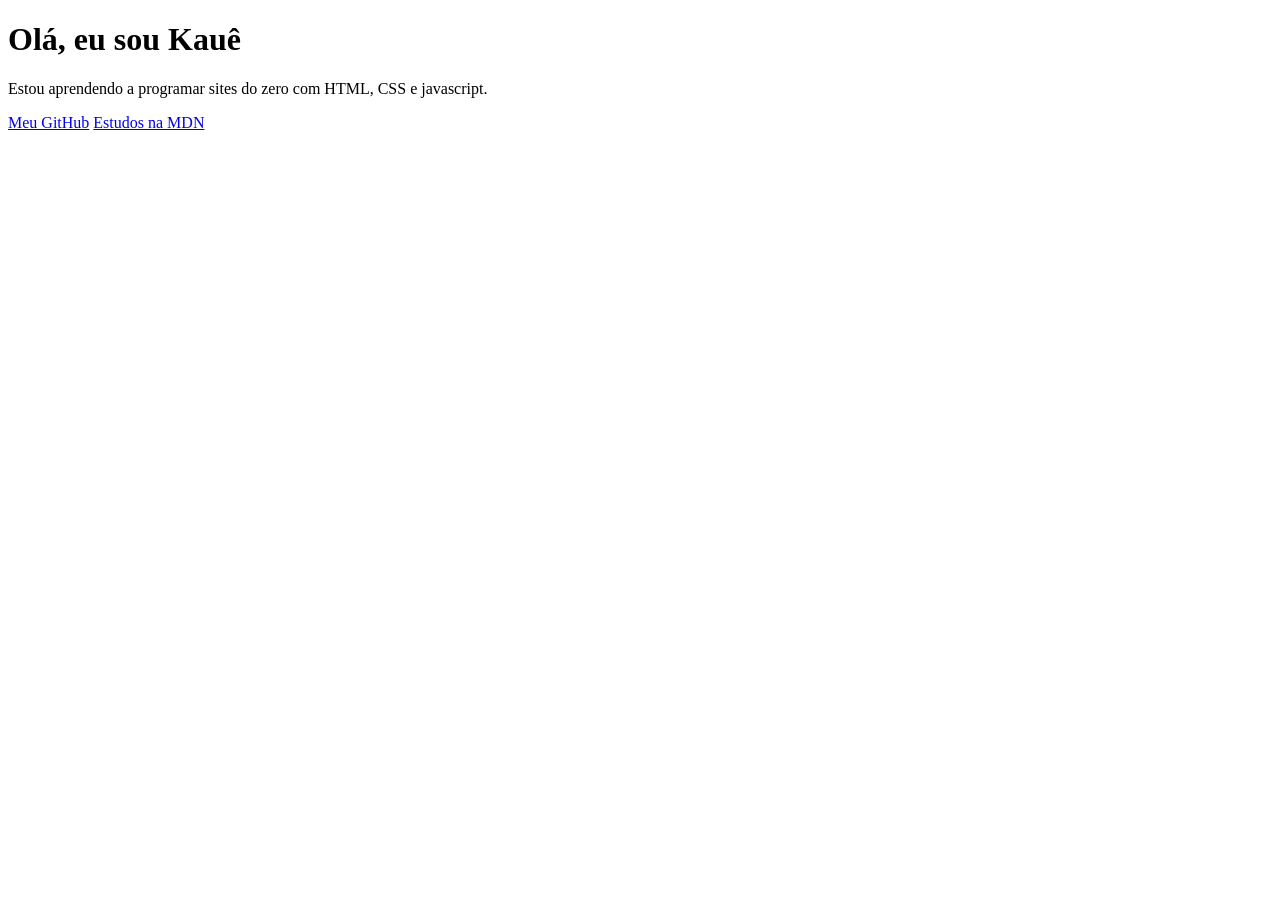
==== minha-primeira-pagina/index.html @ 70a64913 "atualização" ====
<!DOCTYPE html>
<html lang="pt-br">
<head>
    <meta charset="UTF-8" />
    <meta name="viewport" content="width=device-width, initial-scale=1.0" />
    <title>Meu perfil na web</title>
</head>
<body>
    <main class="cartao">
        <h1>Olá, eu sou Kauê</h1>
        <p class="bio">
            Estou aprendendo a programar sites do zero com HTML, CSS e javascript.
        </p>

        <div class="links">
            <a href="https://www.github.com" target="_blank" rel="noopener noreferrer">Meu GitHub</a>
            <a href="https://developer.mozilla.org/pt-BR" target="_blank" rel="noopener noreferrer">Estudos na MDN</a>
        </div>
    </main>
</body>
</html>
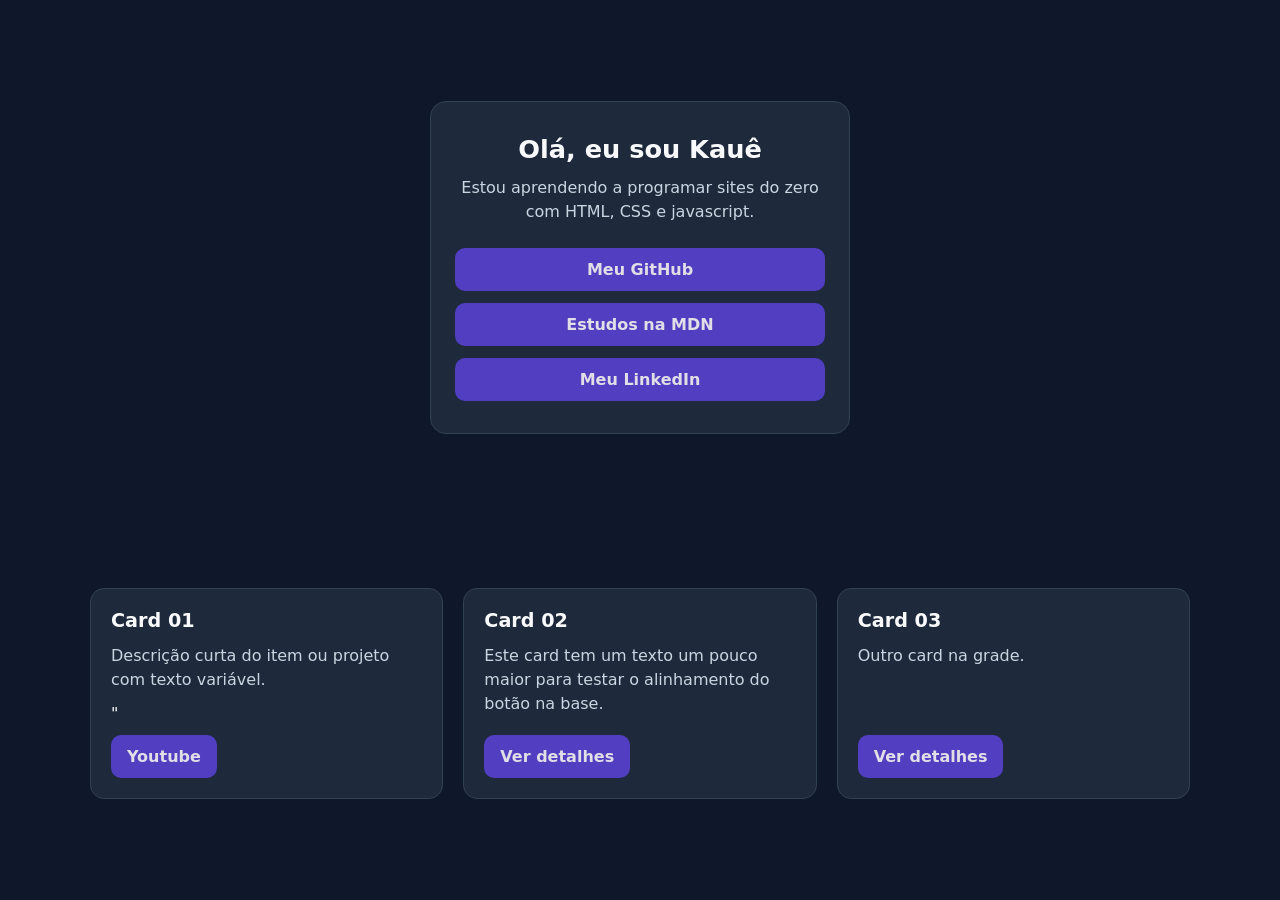
==== commit 9e1485b2: "cmd" ====
--- a/minha-primeira-pagina/index.html
+++ b/minha-primeira-pagina/index.html
@@ -4,6 +4,8 @@
     <meta charset="UTF-8" />
     <meta name="viewport" content="width=device-width, initial-scale=1.0" />
     <title>Meu perfil na web</title>
+    <link rel="stylesheet" href="style.css" />
+    <!-- uso o link acima para importar o arquivo de estilo CSS -->
 </head>
 <body>
     <main class="cartao">
@@ -15,7 +17,34 @@
         <div class="links">
             <a href="https://www.github.com" target="_blank" rel="noopener noreferrer">Meu GitHub</a>
             <a href="https://developer.mozilla.org/pt-BR" target="_blank" rel="noopener noreferrer">Estudos na MDN</a>
+            <a href="https://www.linkedin.com" target="_blank" rel="noopener noreferrer">Meu LinkedIn</a>
         </div>
     </main>
-</body>
+    
+    
+         <div class="links">
+     <footer>
+     <section class="vitrine">
+  <article class="card" >
+    <h2>Card 01</h2>
+    <p>Descrição curta do item ou projeto com texto variável.</p>"
+    <a href="https://www.youtube.com" class="btn">Youtube</a>
+  </article>
+
+  <article class="card">
+    <h2>Card 02</h2>
+    <p>Este card tem um texto um pouco maior para testar o alinhamento do botão na base.</p>
+    <a href="#" class="btn">Ver detalhes</a>
+  </article>
+
+  <article class="card">
+    <h2>Card 03</h2>
+    <p>Outro card na grade.</p>
+    <a href="#" class="btn">Ver detalhes</a>
+  </article>
+</section>
+    </footer> 
+    </div>  
+
+</body> 
 </html>
--- a/minha-primeira-pagina/style.css
+++ b/minha-primeira-pagina/style.css
@@ -0,0 +1,192 @@
+/* Reseta margens padrão e define o tamanho da caixa de forma previsível */
+* {
+  box-sizing: border-box;
+  margin: 0;
+  padding: 0;
+}
+
+body {
+  min-height: 100vh;
+  display: grid;
+  justify-content: center;
+  align-items: center;
+  padding: 20px;
+  font-family: system-ui, -apple-system, sans-serif;
+  background-color: #516db4;
+  color: #669ac8;
+}
+
+.cartao {
+  width: 100%;
+  max-width: 420px;
+  background-color: #1e293b;
+  border: 1px solid #334155;
+  border-radius: 16px;
+  padding: 32px 24px;
+  text-align: center;
+   max-width: 420px;
+  margin: 0 auto;
+}
+
+h1 {
+  font-size: 1.6rem;
+  margin-bottom: 12px;
+}
+
+.bio {
+  color: #cbd5e1;
+  line-height: 1.5;
+  margin-bottom: 24px;
+}
+
+.links {
+  display: flex;
+  flex-direction: column;
+  gap: 12px;
+}
+
+.links a {
+  text-decoration: none;
+  background-color: #513ec0;
+  color: #e2dee7;
+  font-weight: 600;
+  padding: 12px 16px;
+  border-radius: 10px;
+  transition: background-color 0.2s ease, transform 0.2s ease;
+}
+
+.links a:hover {
+  background-color: #171564;
+  transform: translateY(-2px);
+}
+
+/* Adiciona uma sombra sutil ao cartão para dar profundidade */
+* {
+  box-sizing: border-box;
+  margin: 0;
+  padding: 0;
+}
+
+body {
+  font-family: system-ui, sans-serif;
+  background-color: #0f172a;
+  color: #f8fafc;
+  padding: 24px;
+}
+
+/* 1. CSS GRID: Grade responsiva automática */
+.vitrine {
+  display: grid;
+  grid-template-columns: repeat(auto-fit, minmax(260px, 1fr));
+  gap: 20px;
+  max-width: 1100px;
+  margin: 0 auto;
+}
+
+/* 2. FLEXBOX: Organiza o conteúdo interno de cada card */
+.card {
+  display: flex;
+  flex-direction: column;
+  gap: 12px;
+  background-color: #1e293b;
+  border: 1px solid #334155;
+  border-radius: 14px;
+  padding: 20px;
+}
+
+.card h2 {
+  font-size: 1.2rem;
+}
+
+.card p {
+  color: #cbd5e1;
+  line-height: 1.5;
+}
+
+/* Empurra o botão para o fundo do card mesmo se o texto for curto */
+* {
+  box-sizing: border-box;
+  margin: 0;
+  padding: 0;
+
+/* 1. CSS GRID: Grade responsiva automática */
+.vitrine {
+  display: grid;
+  grid-template-columns: repeat(auto-fit, minmax(260px, 1fr));
+  gap: 20px;
+  max-width: 1100px;
+  margin: 0 auto;
+}
+
+/* 2. FLEXBOX: Organiza o conteúdo interno de cada card */
+.card {
+  display: flex;
+  flex-direction: column;
+  gap: 12px;
+  background-color: #1e293b;
+  border: 1px solid #334155;
+  border-radius: 14px;
+  padding: 20px;
+}
+
+.card .btn-detalhes {
+  margin-top: auto;
+}
+.card h2 {
+  font-size: 1.2rem;
+}
+
+.card p {
+  color: #cbd5e1;
+  line-height: 1.5;
+}
+
+/* Empurra o botão para o fundo do card mesmo se o texto for curto */
+* {
+  box-sizing: border-box;
+  margin: 0;
+  padding: 0;
+}
+
+
+/* 1. CSS GRID: Grade responsiva automática */
+.vitrine {
+  display: grid;
+  grid-template-columns: repeat(auto-fit, minmax(260px, 1fr));
+  gap: 20px;
+  max-width: 1100px;
+  margin: 0 auto;
+}
+
+/* 2. FLEXBOX: Organiza o conteúdo interno de cada card */
+.card {
+  display: flex;
+  flex-direction: column;
+  gap: 12px;
+  background-color: #1e293b;
+  border: 1px solid #334155;
+  border-radius: 14px;
+  padding: 20px;
+}
+
+.card h2 {
+  font-size: 1.2rem;
+}
+
+.card p {
+  color: #cbd5e1;
+  line-height: 1.5;
+}
+
+/* Empurra o botão para o fundo do card mesmo se o texto for curto */
+.btn {
+  margin-top: auto;
+  align-self: flex-start;
+  text-decoration: none;
+  background-color: #2563eb;
+  color: #ffffff;
+  font-weight: 600;
+  padding: 10px 14px;
+  border-radius: 8px;
+}
+
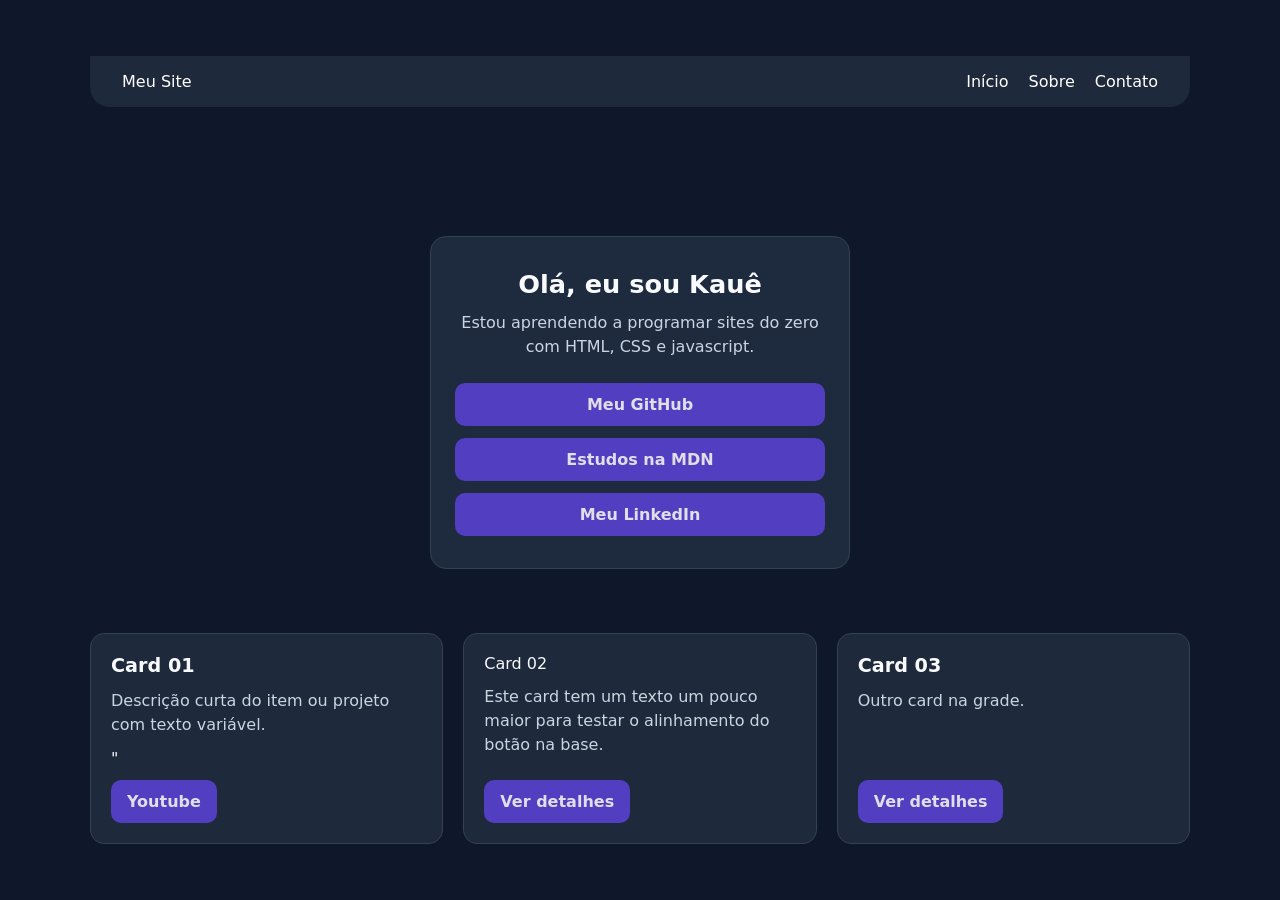
==== commit f816d5e6: "cmd" ====
--- a/minha-primeira-pagina/index.html
+++ b/minha-primeira-pagina/index.html
@@ -6,8 +6,54 @@
     <title>Meu perfil na web</title>
     <link rel="stylesheet" href="style.css" />
     <!-- uso o link acima para importar o arquivo de estilo CSS -->
+
+ <style>
+    * {
+      box-sizing: border-box;
+      margin: 0;
+      padding: 0;
+    }
+
+    .topo {
+      display: flex;
+      justify-content: space-between;
+      align-items: center;
+      padding: 16px 32px;
+      background-color: #1e293b;
+      color: #ffffff;
+      
+    }
+
+    .menu {
+      display: flex;
+      gap: 20px;
+      list-style: none;
+    }
+
+    .menu a {
+      color: #ffffff;
+      text-decoration: none;
+    }
+  </style>
+
 </head>
 <body>
+
+ <header class="topo">
+    <div class="logo" >Meu Site</div>
+    <nav aria-label="Navegação principal">
+      <ul class="menu">
+        <li><a href="#inicio">Início</a></li>
+        <li><a href="#sobre">Sobre</a></li>
+        <li><a href="#contato">Contato</a></li>
+      </ul>
+    </nav>
+  </header>
+
+  <main>
+    <!-- Conteúdo principal da página -->
+  </main>
+
     <main class="cartao">
         <h1>Olá, eu sou Kauê</h1>
         <p class="bio">
@@ -31,7 +77,7 @@
     <a href="https://www.youtube.com" class="btn">Youtube</a>
   </article>
 
-  <article class="card">
+  <article class="card"
     <h2>Card 02</h2>
     <p>Este card tem um texto um pouco maior para testar o alinhamento do botão na base.</p>
     <a href="#" class="btn">Ver detalhes</a>
--- a/minha-primeira-pagina/style.css
+++ b/minha-primeira-pagina/style.css
@@ -12,14 +12,14 @@
   align-items: center;
   padding: 20px;
   font-family: system-ui, -apple-system, sans-serif;
-  background-color: #516db4;
+  background-color: #24396d;
   color: #669ac8;
 }
 
 .cartao {
   width: 100%;
   max-width: 420px;
-  background-color: #1e293b;
+  background-color: #1e2b3f;
   border: 1px solid #334155;
   border-radius: 16px;
   padding: 32px 24px;
@@ -190,3 +190,84 @@
   border-radius: 8px;
 }
 
+.topo-fixo {
+  position: sticky;
+  top: 0;
+  z-index: 100;
+}
+
+.topo {
+  display: flex;
+  justify-content: space-between;
+  align-items: center;
+  padding: 16px 32px;
+  background-color: #202e45;
+  color: #ffeded;
+  border-bottom-left-radius: 20px;
+  border-bottom-right-radius: 20px;
+  
+}
+
+.topo-flutuante {
+  margin: 12px 16px 0;
+  border-radius: 16px;
+}
+
+
+
+
+
+
+<!-- Efeito de vidro fosco (glassmorphism) -->
+
+ * {
+      box-sizing: border-box;
+      margin: 0;
+      padding: 0;
+    }
+
+    body {
+      min-height: 100vh; /* Garante rolagem para testar o efeito */
+      font-family: sans-serif;
+      background: linear-gradient(135deg, #0f7d98, #202a6a, #1935a5);
+      color: #ffffff;
+    }
+
+    .topo {
+      position: sticky;
+      top: 0;
+      z-index: 100;
+      display: flex;
+      justify-content: space-between;
+      align-items: center;
+      padding: 16px 32px;
+
+      /* Fundo semitransparente */
+      background-color: rgba(15, 23, 42, 0.55);
+
+      /* Desfoque do que passa por trás */
+      backdrop-filter: blur(12px);
+      -webkit-backdrop-filter: blur(12px);
+
+      box-shadow: 0 8px 24px rgba(0, 0, 0, 0.2);
+      border-bottom: 1px solid rgba(255, 255, 255, 0.18);
+    }
+
+    .conteudo {
+      padding: 40px 32px;
+      max-width: 800px;
+      margin: 0 auto;
+    }
+
+    .card {
+      background: rgba(255, 255, 255, 0.15);
+      padding: 24px;
+      border-radius: 16px;
+      margin-bottom: 24px;
+    }
+     .cartao {
+      background: rgba(255, 255, 255, 0.15);
+      padding: 24px;
+      border-radius: 16px;
+      margin-bottom: 24px;
+    }
